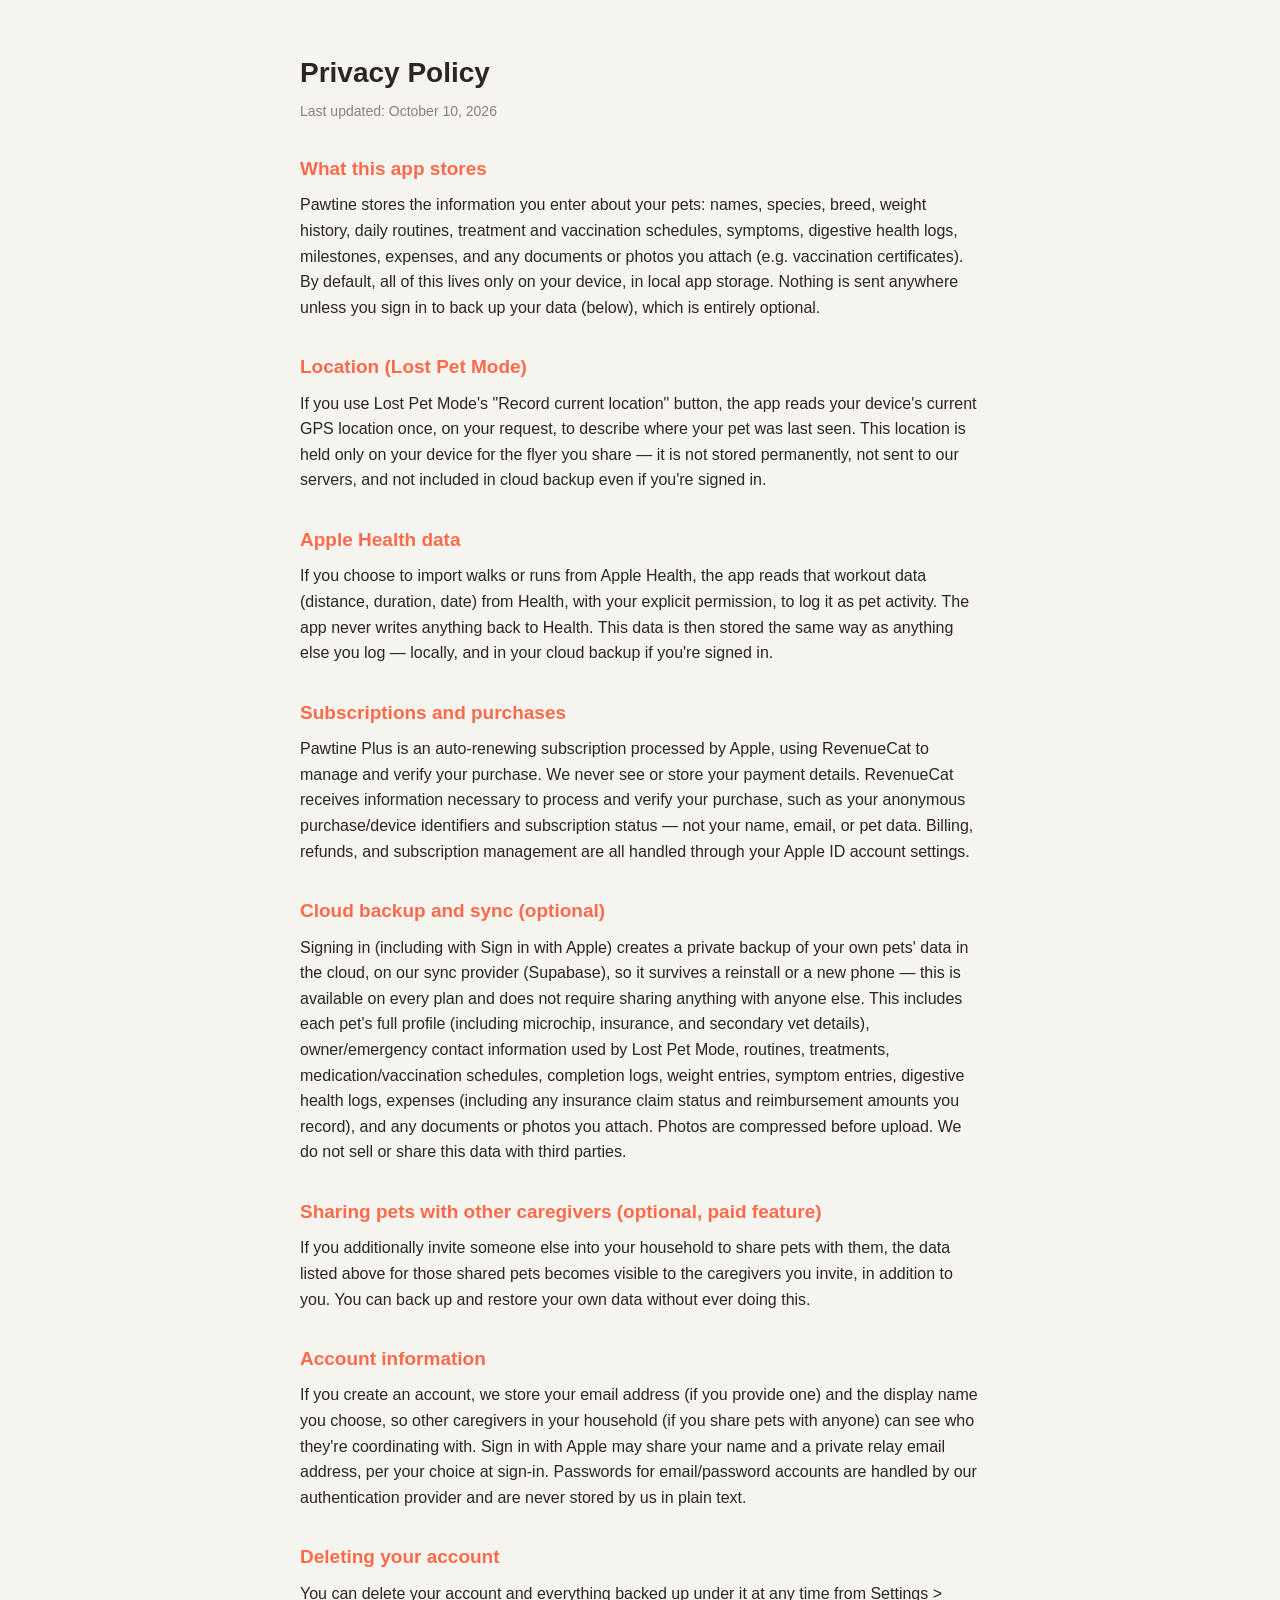
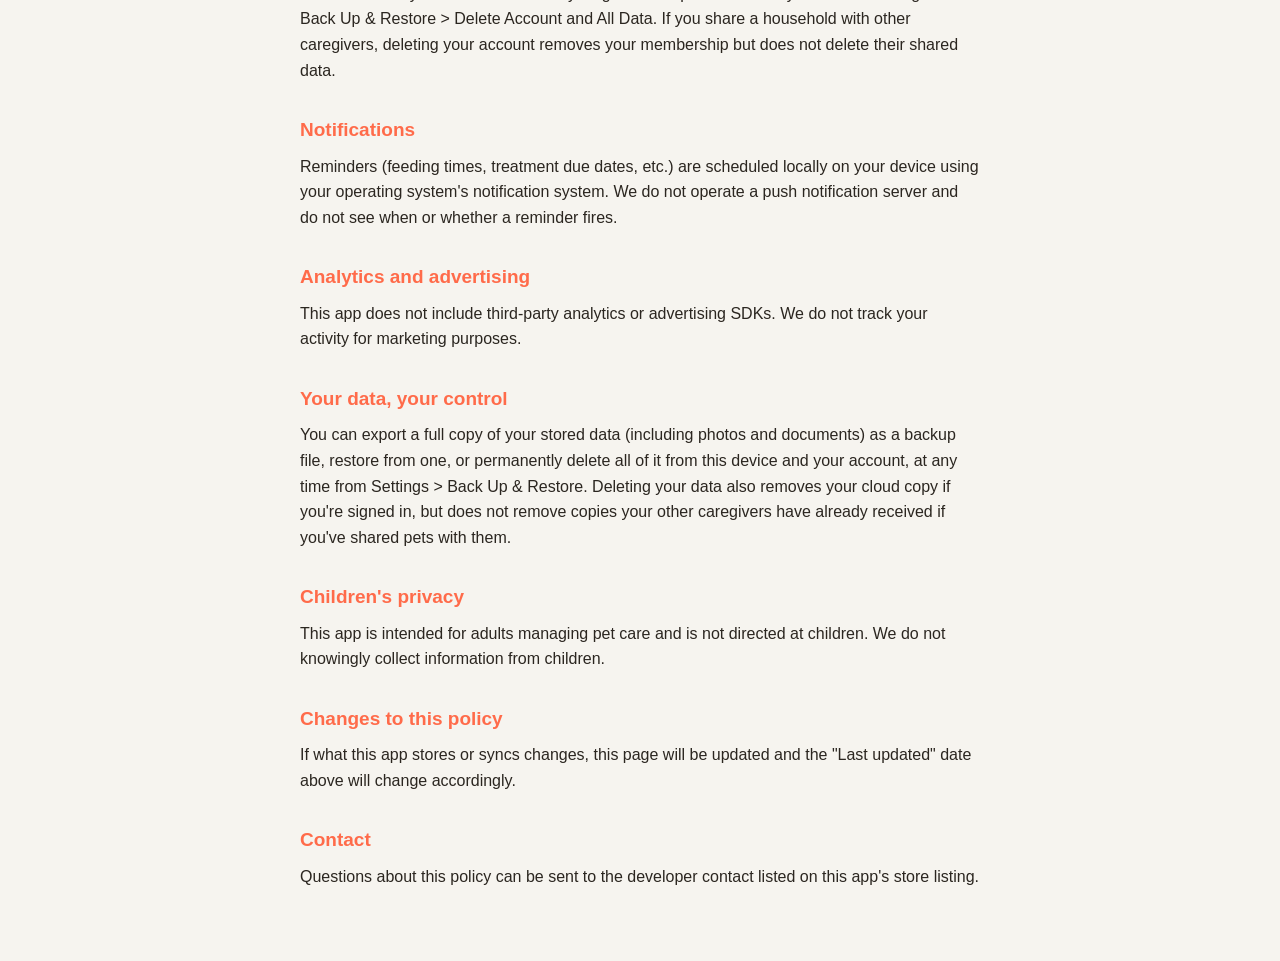
==== privacy-policy.html @ 51b8afb8 "Host Pawtine's Privacy Policy and Terms of Use" ====
<!doctype html>
<html lang="en">
<head>
<meta charset="utf-8" />
<meta name="viewport" content="width=device-width, initial-scale=1" />
<title>Privacy Policy — Pawtine</title>
<style>
  :root { color-scheme: light dark; }
  body {
    font-family: -apple-system, BlinkMacSystemFont, "Segoe UI", Roboto, Helvetica, Arial, sans-serif;
    max-width: 680px;
    margin: 0 auto;
    padding: 32px 20px 64px;
    line-height: 1.6;
    color: #2B2620;
    background: #F6F4EF;
  }
  @media (prefers-color-scheme: dark) {
    body { color: #F2EFE9; background: #1A1714; }
    a { color: #FF8F72; }
  }
  h1 { font-size: 28px; margin-bottom: 4px; }
  .updated { color: #8A8178; font-size: 14px; margin-bottom: 32px; }
  h2 { font-size: 19px; margin-top: 32px; margin-bottom: 8px; color: #FF6B4A; }
  p { margin: 0 0 8px; }
  a { color: #FF6B4A; }
</style>
</head>
<body>
  <h1>Privacy Policy</h1>
  <p class="updated">Last updated: October 10, 2026</p>

  <h2>What this app stores</h2>
  <p>Pawtine stores the information you enter about your pets: names, species, breed, weight history, daily routines, treatment and vaccination schedules, symptoms, digestive health logs, milestones, expenses, and any documents or photos you attach (e.g. vaccination certificates). By default, all of this lives only on your device, in local app storage. Nothing is sent anywhere unless you sign in to back up your data (below), which is entirely optional.</p>

  <h2>Location (Lost Pet Mode)</h2>
  <p>If you use Lost Pet Mode's "Record current location" button, the app reads your device's current GPS location once, on your request, to describe where your pet was last seen. This location is held only on your device for the flyer you share — it is not stored permanently, not sent to our servers, and not included in cloud backup even if you're signed in.</p>

  <h2>Apple Health data</h2>
  <p>If you choose to import walks or runs from Apple Health, the app reads that workout data (distance, duration, date) from Health, with your explicit permission, to log it as pet activity. The app never writes anything back to Health. This data is then stored the same way as anything else you log — locally, and in your cloud backup if you're signed in.</p>

  <h2>Subscriptions and purchases</h2>
  <p>Pawtine Plus is an auto-renewing subscription processed by Apple, using RevenueCat to manage and verify your purchase. We never see or store your payment details. RevenueCat receives information necessary to process and verify your purchase, such as your anonymous purchase/device identifiers and subscription status — not your name, email, or pet data. Billing, refunds, and subscription management are all handled through your Apple ID account settings.</p>

  <h2>Cloud backup and sync (optional)</h2>
  <p>Signing in (including with Sign in with Apple) creates a private backup of your own pets' data in the cloud, on our sync provider (Supabase), so it survives a reinstall or a new phone — this is available on every plan and does not require sharing anything with anyone else. This includes each pet's full profile (including microchip, insurance, and secondary vet details), owner/emergency contact information used by Lost Pet Mode, routines, treatments, medication/vaccination schedules, completion logs, weight entries, symptom entries, digestive health logs, expenses (including any insurance claim status and reimbursement amounts you record), and any documents or photos you attach. Photos are compressed before upload. We do not sell or share this data with third parties.</p>

  <h2>Sharing pets with other caregivers (optional, paid feature)</h2>
  <p>If you additionally invite someone else into your household to share pets with them, the data listed above for those shared pets becomes visible to the caregivers you invite, in addition to you. You can back up and restore your own data without ever doing this.</p>

  <h2>Account information</h2>
  <p>If you create an account, we store your email address (if you provide one) and the display name you choose, so other caregivers in your household (if you share pets with anyone) can see who they're coordinating with. Sign in with Apple may share your name and a private relay email address, per your choice at sign-in. Passwords for email/password accounts are handled by our authentication provider and are never stored by us in plain text.</p>

  <h2>Deleting your account</h2>
  <p>You can delete your account and everything backed up under it at any time from Settings &gt; Back Up &amp; Restore &gt; Delete Account and All Data. If you share a household with other caregivers, deleting your account removes your membership but does not delete their shared data.</p>

  <h2>Notifications</h2>
  <p>Reminders (feeding times, treatment due dates, etc.) are scheduled locally on your device using your operating system's notification system. We do not operate a push notification server and do not see when or whether a reminder fires.</p>

  <h2>Analytics and advertising</h2>
  <p>This app does not include third-party analytics or advertising SDKs. We do not track your activity for marketing purposes.</p>

  <h2>Your data, your control</h2>
  <p>You can export a full copy of your stored data (including photos and documents) as a backup file, restore from one, or permanently delete all of it from this device and your account, at any time from Settings &gt; Back Up &amp; Restore. Deleting your data also removes your cloud copy if you're signed in, but does not remove copies your other caregivers have already received if you've shared pets with them.</p>

  <h2>Children's privacy</h2>
  <p>This app is intended for adults managing pet care and is not directed at children. We do not knowingly collect information from children.</p>

  <h2>Changes to this policy</h2>
  <p>If what this app stores or syncs changes, this page will be updated and the "Last updated" date above will change accordingly.</p>

  <h2>Contact</h2>
  <p>Questions about this policy can be sent to the developer contact listed on this app's store listing.</p>
</body>
</html>
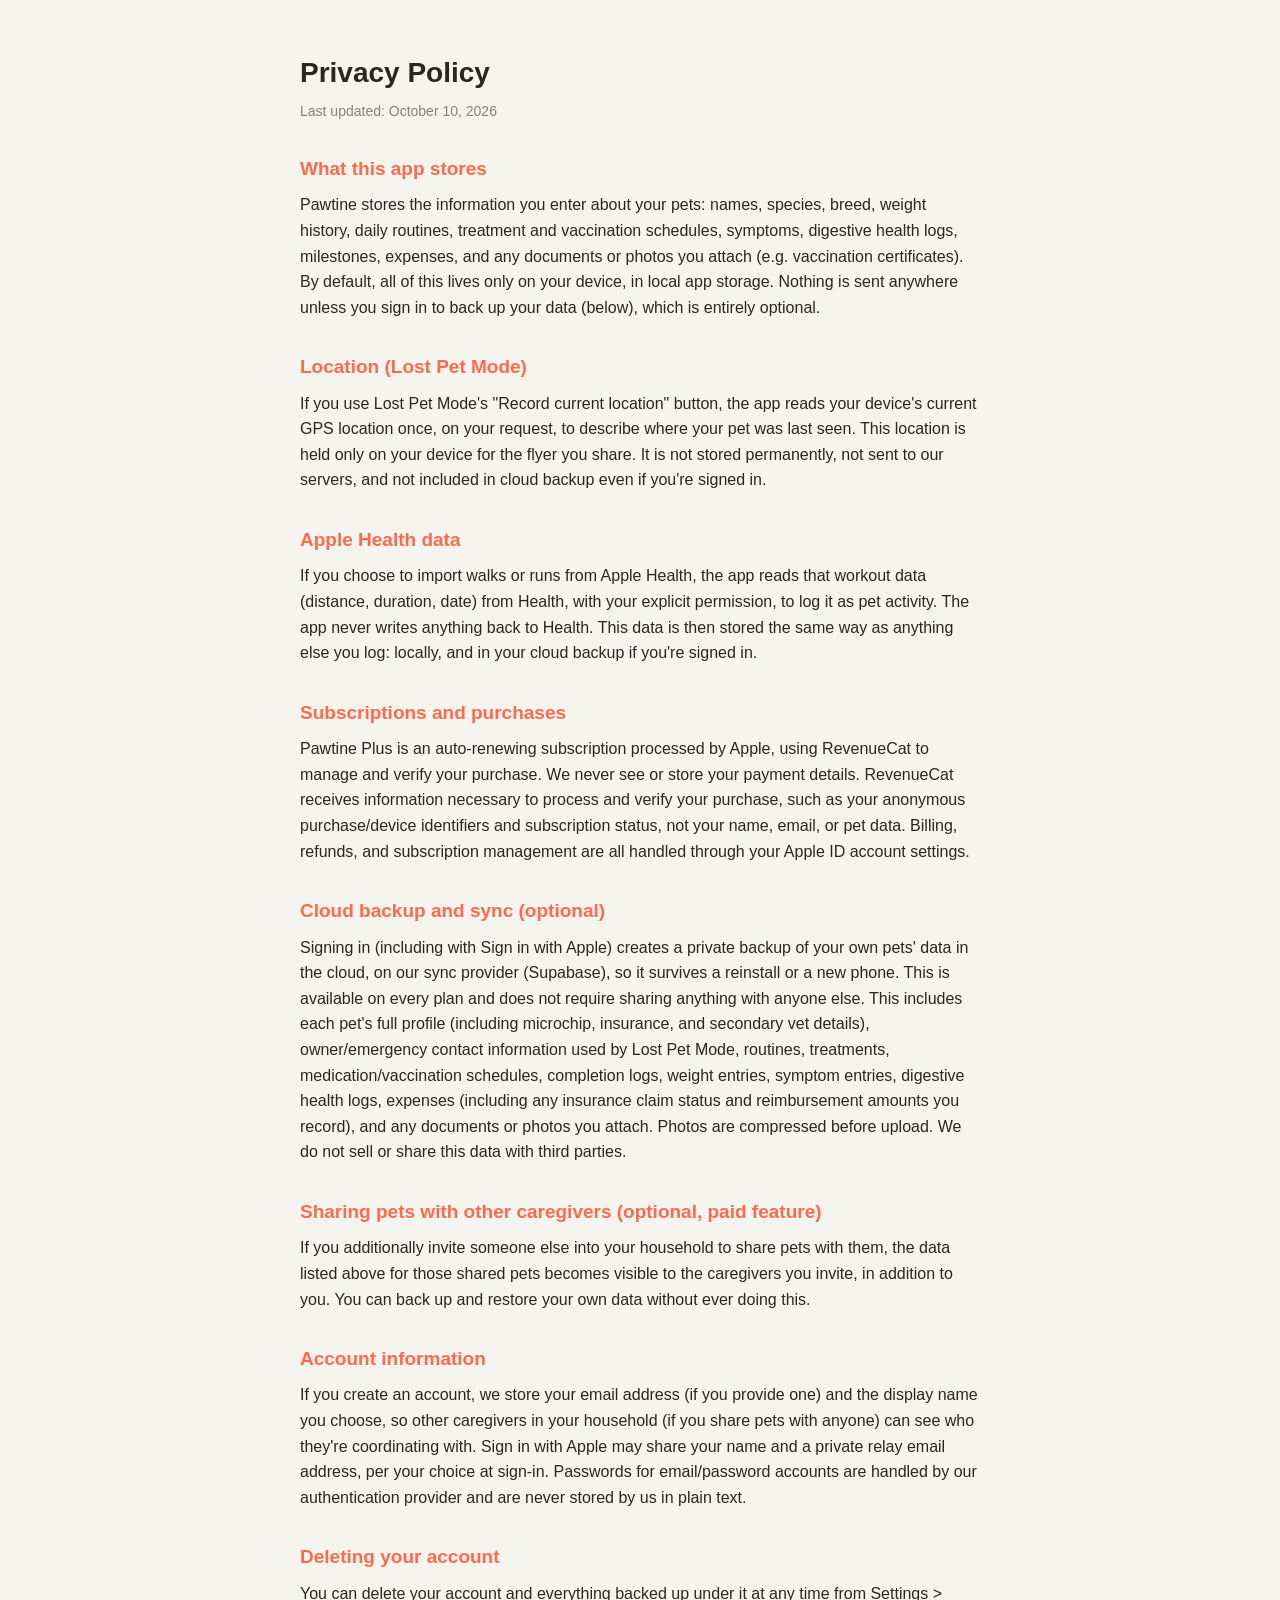
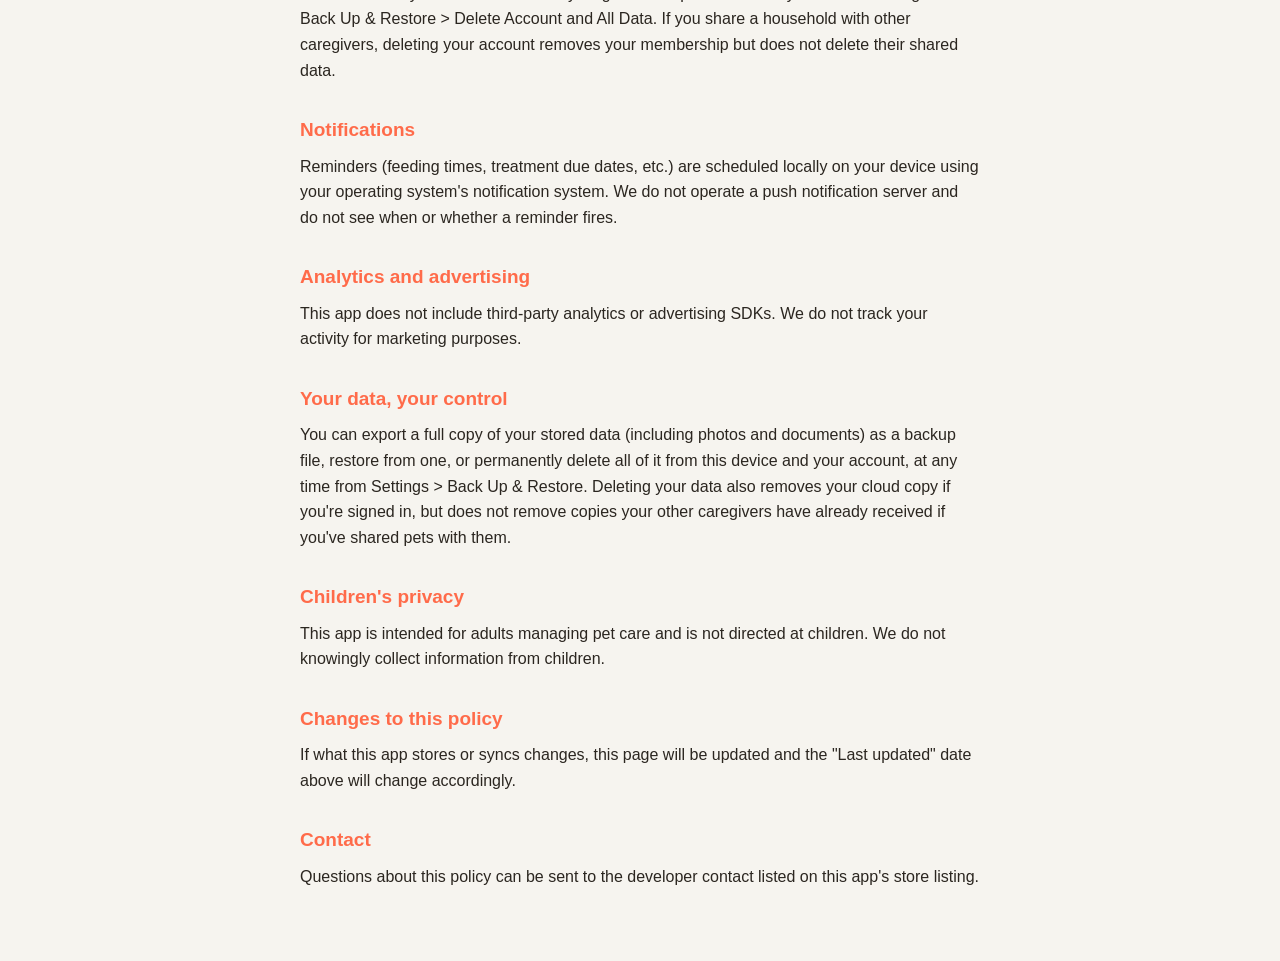
==== commit 816f80d2: "Add Support page, clean up em dashes to match the in-app text" ====
--- a/privacy-policy.html
+++ b/privacy-policy.html
@@ -3,7 +3,7 @@
 <head>
 <meta charset="utf-8" />
 <meta name="viewport" content="width=device-width, initial-scale=1" />
-<title>Privacy Policy — Pawtine</title>
+<title>Pawtine Privacy Policy</title>
 <style>
   :root { color-scheme: light dark; }
   body {
@@ -34,16 +34,16 @@
   <p>Pawtine stores the information you enter about your pets: names, species, breed, weight history, daily routines, treatment and vaccination schedules, symptoms, digestive health logs, milestones, expenses, and any documents or photos you attach (e.g. vaccination certificates). By default, all of this lives only on your device, in local app storage. Nothing is sent anywhere unless you sign in to back up your data (below), which is entirely optional.</p>
 
   <h2>Location (Lost Pet Mode)</h2>
-  <p>If you use Lost Pet Mode's "Record current location" button, the app reads your device's current GPS location once, on your request, to describe where your pet was last seen. This location is held only on your device for the flyer you share — it is not stored permanently, not sent to our servers, and not included in cloud backup even if you're signed in.</p>
+  <p>If you use Lost Pet Mode's "Record current location" button, the app reads your device's current GPS location once, on your request, to describe where your pet was last seen. This location is held only on your device for the flyer you share. It is not stored permanently, not sent to our servers, and not included in cloud backup even if you're signed in.</p>
 
   <h2>Apple Health data</h2>
-  <p>If you choose to import walks or runs from Apple Health, the app reads that workout data (distance, duration, date) from Health, with your explicit permission, to log it as pet activity. The app never writes anything back to Health. This data is then stored the same way as anything else you log — locally, and in your cloud backup if you're signed in.</p>
+  <p>If you choose to import walks or runs from Apple Health, the app reads that workout data (distance, duration, date) from Health, with your explicit permission, to log it as pet activity. The app never writes anything back to Health. This data is then stored the same way as anything else you log: locally, and in your cloud backup if you're signed in.</p>
 
   <h2>Subscriptions and purchases</h2>
-  <p>Pawtine Plus is an auto-renewing subscription processed by Apple, using RevenueCat to manage and verify your purchase. We never see or store your payment details. RevenueCat receives information necessary to process and verify your purchase, such as your anonymous purchase/device identifiers and subscription status — not your name, email, or pet data. Billing, refunds, and subscription management are all handled through your Apple ID account settings.</p>
+  <p>Pawtine Plus is an auto-renewing subscription processed by Apple, using RevenueCat to manage and verify your purchase. We never see or store your payment details. RevenueCat receives information necessary to process and verify your purchase, such as your anonymous purchase/device identifiers and subscription status, not your name, email, or pet data. Billing, refunds, and subscription management are all handled through your Apple ID account settings.</p>
 
   <h2>Cloud backup and sync (optional)</h2>
-  <p>Signing in (including with Sign in with Apple) creates a private backup of your own pets' data in the cloud, on our sync provider (Supabase), so it survives a reinstall or a new phone — this is available on every plan and does not require sharing anything with anyone else. This includes each pet's full profile (including microchip, insurance, and secondary vet details), owner/emergency contact information used by Lost Pet Mode, routines, treatments, medication/vaccination schedules, completion logs, weight entries, symptom entries, digestive health logs, expenses (including any insurance claim status and reimbursement amounts you record), and any documents or photos you attach. Photos are compressed before upload. We do not sell or share this data with third parties.</p>
+  <p>Signing in (including with Sign in with Apple) creates a private backup of your own pets' data in the cloud, on our sync provider (Supabase), so it survives a reinstall or a new phone. This is available on every plan and does not require sharing anything with anyone else. This includes each pet's full profile (including microchip, insurance, and secondary vet details), owner/emergency contact information used by Lost Pet Mode, routines, treatments, medication/vaccination schedules, completion logs, weight entries, symptom entries, digestive health logs, expenses (including any insurance claim status and reimbursement amounts you record), and any documents or photos you attach. Photos are compressed before upload. We do not sell or share this data with third parties.</p>
 
   <h2>Sharing pets with other caregivers (optional, paid feature)</h2>
   <p>If you additionally invite someone else into your household to share pets with them, the data listed above for those shared pets becomes visible to the caregivers you invite, in addition to you. You can back up and restore your own data without ever doing this.</p>
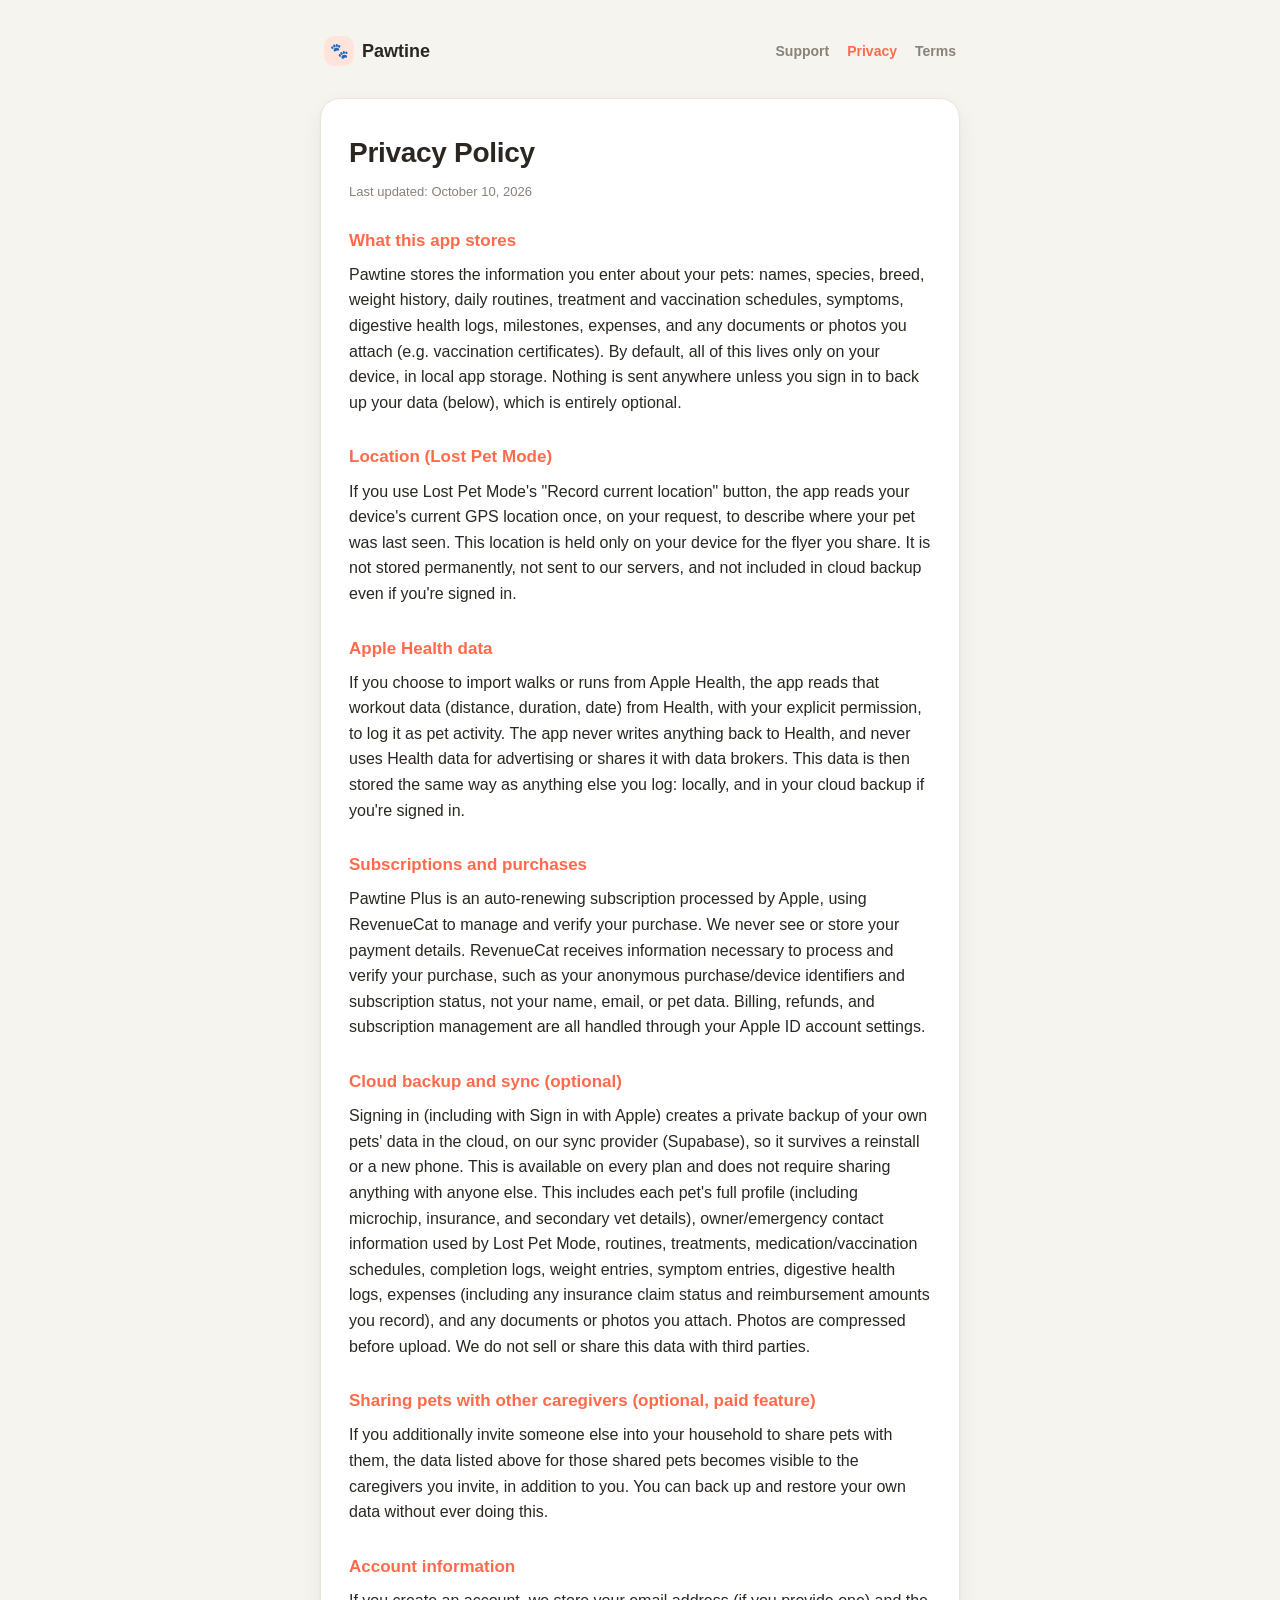
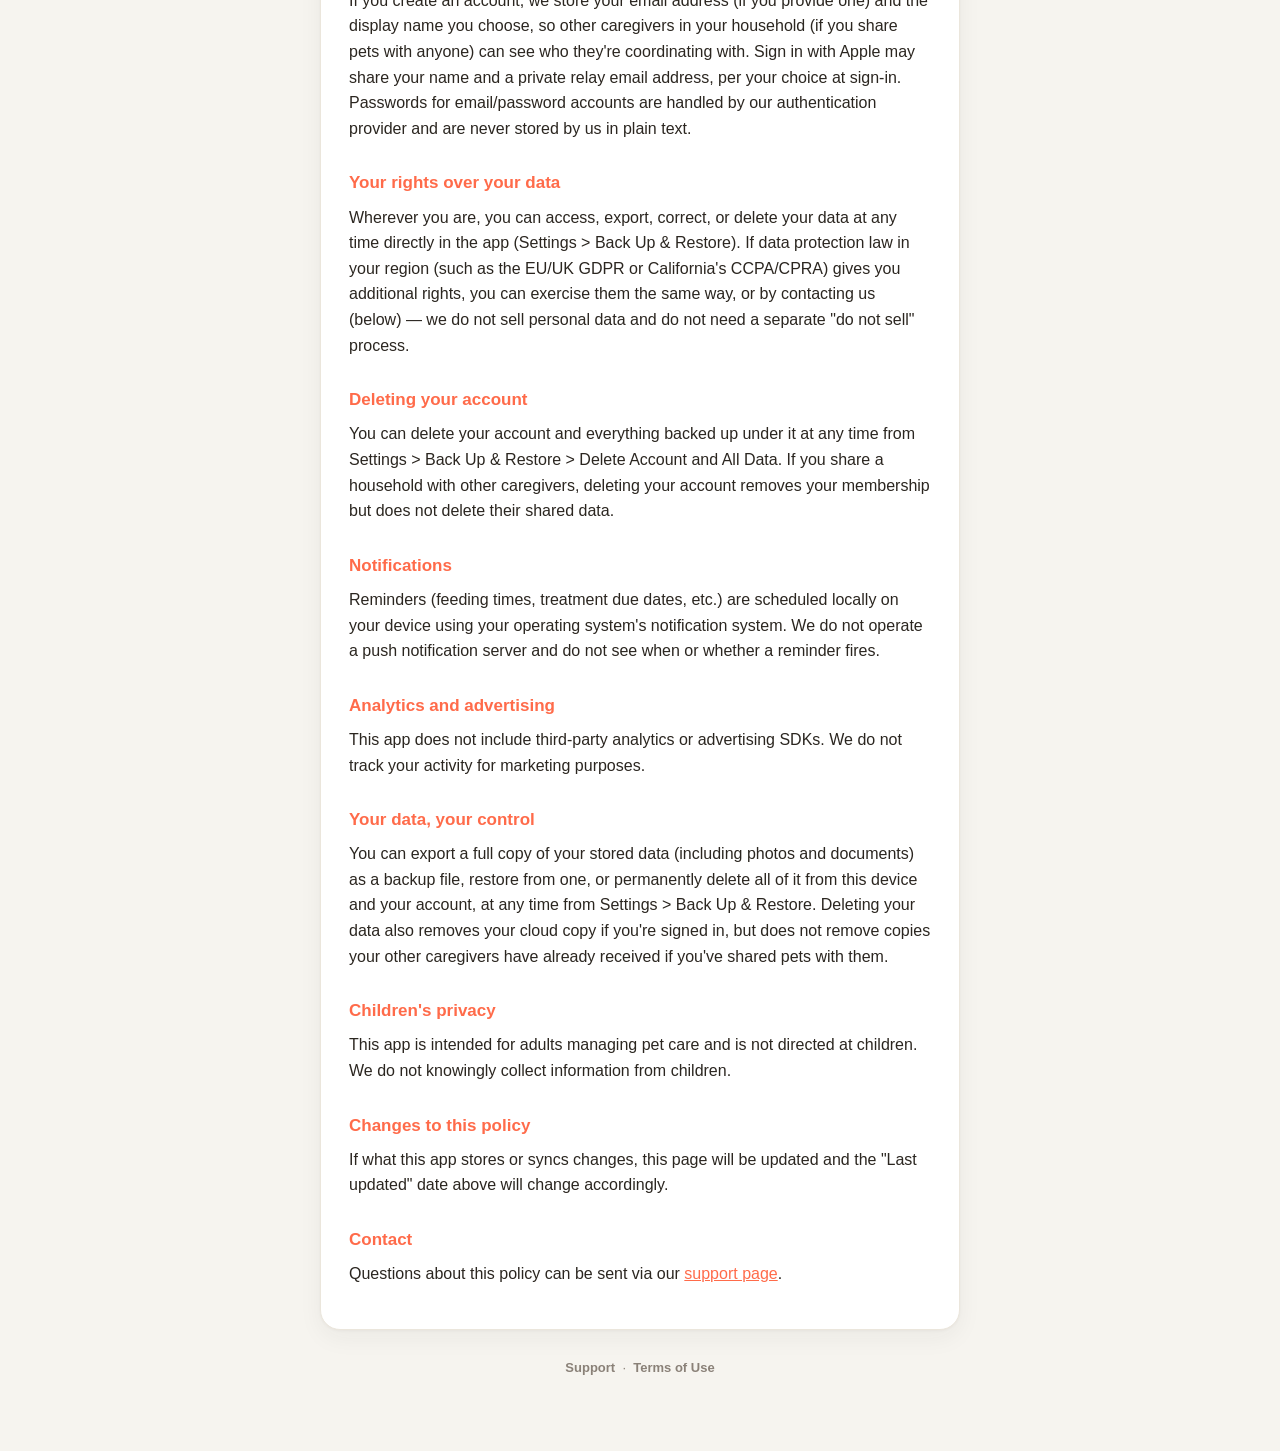
==== commit 0c669b40: "Modernize all pages, add a real contact form" ====
--- a/privacy-policy.html
+++ b/privacy-policy.html
@@ -4,72 +4,72 @@
 <meta charset="utf-8" />
 <meta name="viewport" content="width=device-width, initial-scale=1" />
 <title>Pawtine Privacy Policy</title>
-<style>
-  :root { color-scheme: light dark; }
-  body {
-    font-family: -apple-system, BlinkMacSystemFont, "Segoe UI", Roboto, Helvetica, Arial, sans-serif;
-    max-width: 680px;
-    margin: 0 auto;
-    padding: 32px 20px 64px;
-    line-height: 1.6;
-    color: #2B2620;
-    background: #F6F4EF;
-  }
-  @media (prefers-color-scheme: dark) {
-    body { color: #F2EFE9; background: #1A1714; }
-    a { color: #FF8F72; }
-  }
-  h1 { font-size: 28px; margin-bottom: 4px; }
-  .updated { color: #8A8178; font-size: 14px; margin-bottom: 32px; }
-  h2 { font-size: 19px; margin-top: 32px; margin-bottom: 8px; color: #FF6B4A; }
-  p { margin: 0 0 8px; }
-  a { color: #FF6B4A; }
-</style>
+<link rel="stylesheet" href="assets/style.css" />
 </head>
 <body>
-  <h1>Privacy Policy</h1>
-  <p class="updated">Last updated: October 10, 2026</p>
+  <div class="page">
+    <nav class="nav">
+      <a href="index.html" class="brand"><span class="brand-mark">🐾</span>Pawtine</a>
+      <div class="nav-links">
+        <a href="support.html">Support</a>
+        <a href="privacy-policy.html" class="active">Privacy</a>
+        <a href="terms.html">Terms</a>
+      </div>
+    </nav>
 
-  <h2>What this app stores</h2>
-  <p>Pawtine stores the information you enter about your pets: names, species, breed, weight history, daily routines, treatment and vaccination schedules, symptoms, digestive health logs, milestones, expenses, and any documents or photos you attach (e.g. vaccination certificates). By default, all of this lives only on your device, in local app storage. Nothing is sent anywhere unless you sign in to back up your data (below), which is entirely optional.</p>
+    <div class="card">
+      <h1>Privacy Policy</h1>
+      <p class="updated">Last updated: October 10, 2026</p>
 
-  <h2>Location (Lost Pet Mode)</h2>
-  <p>If you use Lost Pet Mode's "Record current location" button, the app reads your device's current GPS location once, on your request, to describe where your pet was last seen. This location is held only on your device for the flyer you share. It is not stored permanently, not sent to our servers, and not included in cloud backup even if you're signed in.</p>
+      <h2 style="margin-top: 0;">What this app stores</h2>
+      <p>Pawtine stores the information you enter about your pets: names, species, breed, weight history, daily routines, treatment and vaccination schedules, symptoms, digestive health logs, milestones, expenses, and any documents or photos you attach (e.g. vaccination certificates). By default, all of this lives only on your device, in local app storage. Nothing is sent anywhere unless you sign in to back up your data (below), which is entirely optional.</p>
 
-  <h2>Apple Health data</h2>
-  <p>If you choose to import walks or runs from Apple Health, the app reads that workout data (distance, duration, date) from Health, with your explicit permission, to log it as pet activity. The app never writes anything back to Health. This data is then stored the same way as anything else you log: locally, and in your cloud backup if you're signed in.</p>
+      <h2>Location (Lost Pet Mode)</h2>
+      <p>If you use Lost Pet Mode's "Record current location" button, the app reads your device's current GPS location once, on your request, to describe where your pet was last seen. This location is held only on your device for the flyer you share. It is not stored permanently, not sent to our servers, and not included in cloud backup even if you're signed in.</p>
 
-  <h2>Subscriptions and purchases</h2>
-  <p>Pawtine Plus is an auto-renewing subscription processed by Apple, using RevenueCat to manage and verify your purchase. We never see or store your payment details. RevenueCat receives information necessary to process and verify your purchase, such as your anonymous purchase/device identifiers and subscription status, not your name, email, or pet data. Billing, refunds, and subscription management are all handled through your Apple ID account settings.</p>
+      <h2>Apple Health data</h2>
+      <p>If you choose to import walks or runs from Apple Health, the app reads that workout data (distance, duration, date) from Health, with your explicit permission, to log it as pet activity. The app never writes anything back to Health, and never uses Health data for advertising or shares it with data brokers. This data is then stored the same way as anything else you log: locally, and in your cloud backup if you're signed in.</p>
 
-  <h2>Cloud backup and sync (optional)</h2>
-  <p>Signing in (including with Sign in with Apple) creates a private backup of your own pets' data in the cloud, on our sync provider (Supabase), so it survives a reinstall or a new phone. This is available on every plan and does not require sharing anything with anyone else. This includes each pet's full profile (including microchip, insurance, and secondary vet details), owner/emergency contact information used by Lost Pet Mode, routines, treatments, medication/vaccination schedules, completion logs, weight entries, symptom entries, digestive health logs, expenses (including any insurance claim status and reimbursement amounts you record), and any documents or photos you attach. Photos are compressed before upload. We do not sell or share this data with third parties.</p>
+      <h2>Subscriptions and purchases</h2>
+      <p>Pawtine Plus is an auto-renewing subscription processed by Apple, using RevenueCat to manage and verify your purchase. We never see or store your payment details. RevenueCat receives information necessary to process and verify your purchase, such as your anonymous purchase/device identifiers and subscription status, not your name, email, or pet data. Billing, refunds, and subscription management are all handled through your Apple ID account settings.</p>
 
-  <h2>Sharing pets with other caregivers (optional, paid feature)</h2>
-  <p>If you additionally invite someone else into your household to share pets with them, the data listed above for those shared pets becomes visible to the caregivers you invite, in addition to you. You can back up and restore your own data without ever doing this.</p>
+      <h2>Cloud backup and sync (optional)</h2>
+      <p>Signing in (including with Sign in with Apple) creates a private backup of your own pets' data in the cloud, on our sync provider (Supabase), so it survives a reinstall or a new phone. This is available on every plan and does not require sharing anything with anyone else. This includes each pet's full profile (including microchip, insurance, and secondary vet details), owner/emergency contact information used by Lost Pet Mode, routines, treatments, medication/vaccination schedules, completion logs, weight entries, symptom entries, digestive health logs, expenses (including any insurance claim status and reimbursement amounts you record), and any documents or photos you attach. Photos are compressed before upload. We do not sell or share this data with third parties.</p>
 
-  <h2>Account information</h2>
-  <p>If you create an account, we store your email address (if you provide one) and the display name you choose, so other caregivers in your household (if you share pets with anyone) can see who they're coordinating with. Sign in with Apple may share your name and a private relay email address, per your choice at sign-in. Passwords for email/password accounts are handled by our authentication provider and are never stored by us in plain text.</p>
+      <h2>Sharing pets with other caregivers (optional, paid feature)</h2>
+      <p>If you additionally invite someone else into your household to share pets with them, the data listed above for those shared pets becomes visible to the caregivers you invite, in addition to you. You can back up and restore your own data without ever doing this.</p>
 
-  <h2>Deleting your account</h2>
-  <p>You can delete your account and everything backed up under it at any time from Settings &gt; Back Up &amp; Restore &gt; Delete Account and All Data. If you share a household with other caregivers, deleting your account removes your membership but does not delete their shared data.</p>
+      <h2>Account information</h2>
+      <p>If you create an account, we store your email address (if you provide one) and the display name you choose, so other caregivers in your household (if you share pets with anyone) can see who they're coordinating with. Sign in with Apple may share your name and a private relay email address, per your choice at sign-in. Passwords for email/password accounts are handled by our authentication provider and are never stored by us in plain text.</p>
 
-  <h2>Notifications</h2>
-  <p>Reminders (feeding times, treatment due dates, etc.) are scheduled locally on your device using your operating system's notification system. We do not operate a push notification server and do not see when or whether a reminder fires.</p>
+      <h2>Your rights over your data</h2>
+      <p>Wherever you are, you can access, export, correct, or delete your data at any time directly in the app (Settings &gt; Back Up &amp; Restore). If data protection law in your region (such as the EU/UK GDPR or California's CCPA/CPRA) gives you additional rights, you can exercise them the same way, or by contacting us (below) — we do not sell personal data and do not need a separate "do not sell" process.</p>
 
-  <h2>Analytics and advertising</h2>
-  <p>This app does not include third-party analytics or advertising SDKs. We do not track your activity for marketing purposes.</p>
+      <h2>Deleting your account</h2>
+      <p>You can delete your account and everything backed up under it at any time from Settings &gt; Back Up &amp; Restore &gt; Delete Account and All Data. If you share a household with other caregivers, deleting your account removes your membership but does not delete their shared data.</p>
 
-  <h2>Your data, your control</h2>
-  <p>You can export a full copy of your stored data (including photos and documents) as a backup file, restore from one, or permanently delete all of it from this device and your account, at any time from Settings &gt; Back Up &amp; Restore. Deleting your data also removes your cloud copy if you're signed in, but does not remove copies your other caregivers have already received if you've shared pets with them.</p>
+      <h2>Notifications</h2>
+      <p>Reminders (feeding times, treatment due dates, etc.) are scheduled locally on your device using your operating system's notification system. We do not operate a push notification server and do not see when or whether a reminder fires.</p>
 
-  <h2>Children's privacy</h2>
-  <p>This app is intended for adults managing pet care and is not directed at children. We do not knowingly collect information from children.</p>
+      <h2>Analytics and advertising</h2>
+      <p>This app does not include third-party analytics or advertising SDKs. We do not track your activity for marketing purposes.</p>
 
-  <h2>Changes to this policy</h2>
-  <p>If what this app stores or syncs changes, this page will be updated and the "Last updated" date above will change accordingly.</p>
+      <h2>Your data, your control</h2>
+      <p>You can export a full copy of your stored data (including photos and documents) as a backup file, restore from one, or permanently delete all of it from this device and your account, at any time from Settings &gt; Back Up &amp; Restore. Deleting your data also removes your cloud copy if you're signed in, but does not remove copies your other caregivers have already received if you've shared pets with them.</p>
 
-  <h2>Contact</h2>
-  <p>Questions about this policy can be sent to the developer contact listed on this app's store listing.</p>
+      <h2>Children's privacy</h2>
+      <p>This app is intended for adults managing pet care and is not directed at children. We do not knowingly collect information from children.</p>
+
+      <h2>Changes to this policy</h2>
+      <p>If what this app stores or syncs changes, this page will be updated and the "Last updated" date above will change accordingly.</p>
+
+      <h2>Contact</h2>
+      <p>Questions about this policy can be sent via our <a href="support.html">support page</a>.</p>
+    </div>
+
+    <div class="footer-links">
+      <a href="support.html">Support</a> &nbsp;&middot;&nbsp; <a href="terms.html">Terms of Use</a>
+    </div>
+  </div>
 </body>
 </html>
--- a/assets/style.css
+++ b/assets/style.css
@@ -0,0 +1,174 @@
+:root {
+  --coral: #FF6B4A;
+  --coral-soft: #FFE4DB;
+  --ink: #2B2620;
+  --ink-muted: #8A8178;
+  --bg: #F6F4EF;
+  --card: #FFFFFF;
+  --border: #EBE6DC;
+  color-scheme: light dark;
+}
+
+@media (prefers-color-scheme: dark) {
+  :root {
+    --coral: #FF8F72;
+    --coral-soft: #3A2A24;
+    --ink: #F2EFE9;
+    --ink-muted: #A79E92;
+    --bg: #151310;
+    --card: #1E1B17;
+    --border: #322D27;
+  }
+}
+
+* { box-sizing: border-box; }
+
+body {
+  font-family: -apple-system, BlinkMacSystemFont, "Segoe UI", Roboto, Helvetica, Arial, sans-serif;
+  margin: 0;
+  background: var(--bg);
+  color: var(--ink);
+  line-height: 1.6;
+}
+
+.page {
+  max-width: 680px;
+  margin: 0 auto;
+  padding: 24px 20px 72px;
+}
+
+.nav {
+  display: flex;
+  align-items: center;
+  justify-content: space-between;
+  padding: 12px 4px 32px;
+}
+
+.brand {
+  display: flex;
+  align-items: center;
+  gap: 8px;
+  text-decoration: none;
+  color: var(--ink);
+  font-weight: 800;
+  font-size: 18px;
+}
+
+.brand-mark {
+  width: 30px;
+  height: 30px;
+  border-radius: 10px;
+  background: var(--coral-soft);
+  display: flex;
+  align-items: center;
+  justify-content: center;
+  font-size: 15px;
+}
+
+.nav-links { display: flex; gap: 18px; }
+
+.nav-links a {
+  color: var(--ink-muted);
+  text-decoration: none;
+  font-size: 14px;
+  font-weight: 600;
+}
+
+.nav-links a:hover, .nav-links a.active { color: var(--coral); }
+
+.card {
+  background: var(--card);
+  border: 1px solid var(--border);
+  border-radius: 20px;
+  padding: 32px 28px;
+  box-shadow: 0 1px 3px rgba(43, 38, 32, 0.04), 0 8px 24px rgba(43, 38, 32, 0.05);
+}
+
+h1 { font-size: 28px; margin: 0 0 6px; letter-spacing: -0.3px; }
+h2 { font-size: 17px; margin: 28px 0 8px; color: var(--coral); }
+p { margin: 0 0 10px; }
+
+.updated { color: var(--ink-muted); font-size: 13px; margin-bottom: 24px; }
+
+a { color: var(--coral); }
+
+.pill-link {
+  display: inline-flex;
+  align-items: center;
+  gap: 6px;
+  background: var(--coral-soft);
+  color: var(--coral);
+  text-decoration: none;
+  font-weight: 700;
+  font-size: 14px;
+  padding: 10px 16px;
+  border-radius: 999px;
+  margin-top: 8px;
+}
+
+.footer-links {
+  text-align: center;
+  margin-top: 28px;
+  font-size: 13px;
+  color: var(--ink-muted);
+}
+
+.footer-links a { color: var(--ink-muted); text-decoration: none; font-weight: 600; }
+.footer-links a:hover { color: var(--coral); }
+
+.field { margin-bottom: 18px; }
+
+.field label {
+  display: block;
+  font-size: 13px;
+  font-weight: 700;
+  color: var(--ink-muted);
+  margin-bottom: 6px;
+}
+
+.field input, .field textarea {
+  width: 100%;
+  font-family: inherit;
+  font-size: 15px;
+  color: var(--ink);
+  background: var(--bg);
+  border: 1.5px solid var(--border);
+  border-radius: 12px;
+  padding: 12px 14px;
+}
+
+.field textarea { resize: vertical; min-height: 110px; }
+.field input:focus, .field textarea:focus { outline: none; border-color: var(--coral); }
+
+.submit-btn {
+  width: 100%;
+  background: var(--coral);
+  color: #fff;
+  border: none;
+  font-size: 16px;
+  font-weight: 700;
+  padding: 14px;
+  border-radius: 12px;
+  cursor: pointer;
+}
+
+.submit-btn:hover { opacity: 0.92; }
+
+.faq-item {
+  padding: 14px 0;
+  border-top: 1px solid var(--border);
+}
+.faq-item:first-child { border-top: none; padding-top: 0; }
+.faq-q { font-weight: 700; margin-bottom: 4px; }
+.faq-a { color: var(--ink-muted); margin: 0; }
+
+.form-status {
+  display: none;
+  border-radius: 12px;
+  padding: 14px;
+  font-weight: 600;
+  font-size: 14px;
+  margin-bottom: 18px;
+}
+.form-status.success { background: #E4F6EC; color: #1C7A47; }
+.form-status.error { background: #FCE6E2; color: #B8402A; }
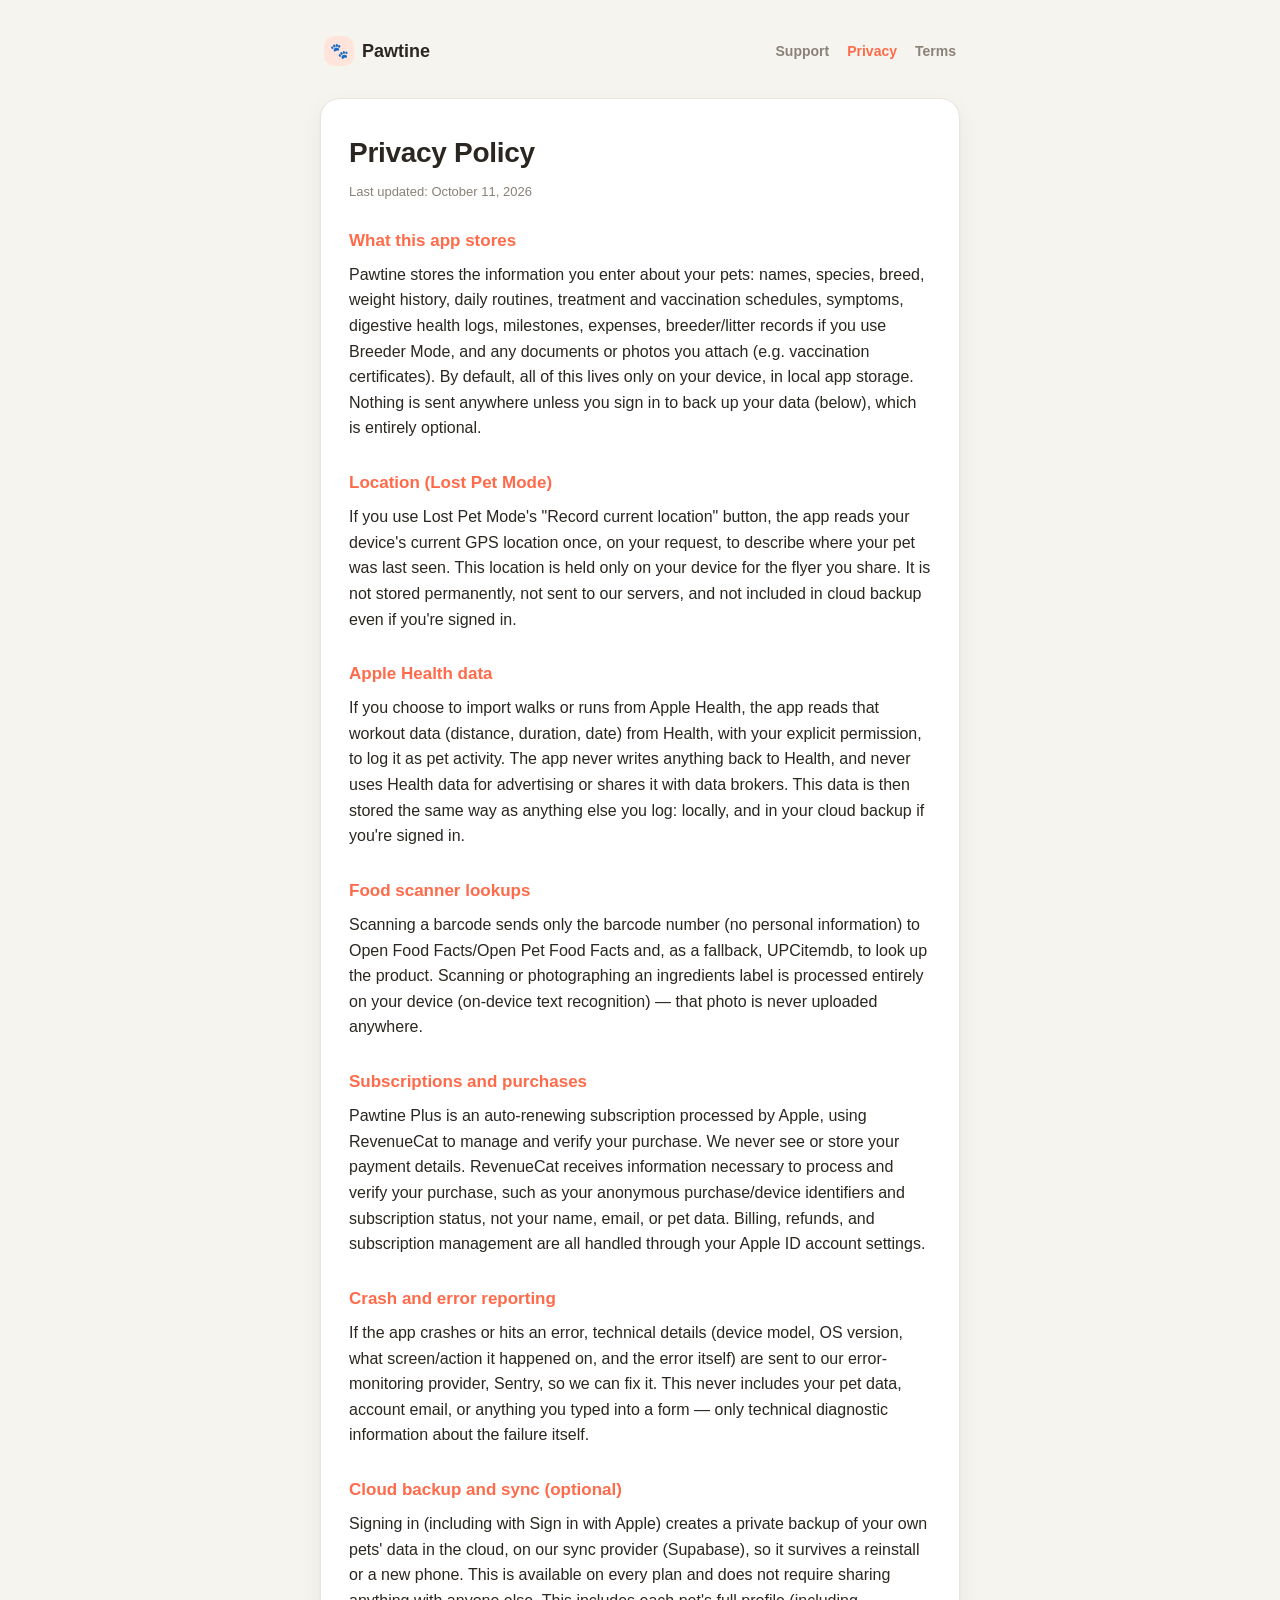
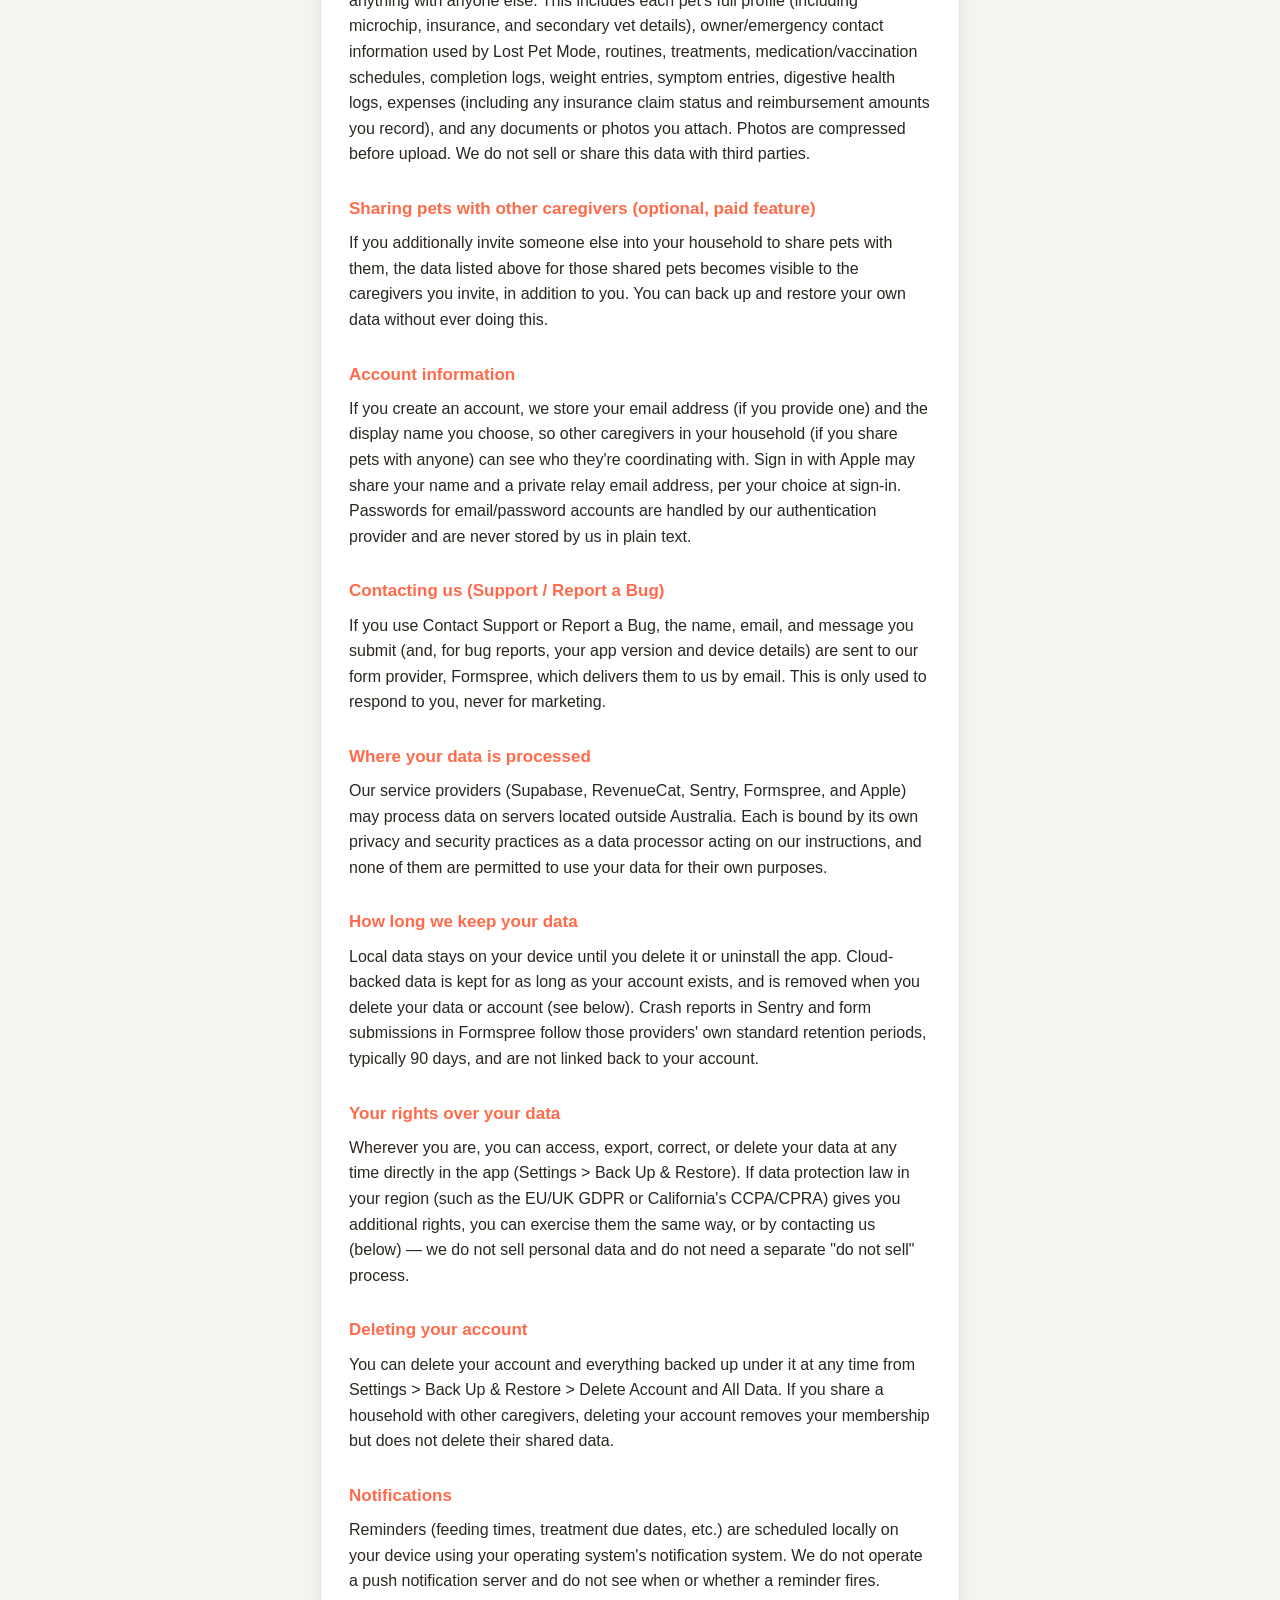
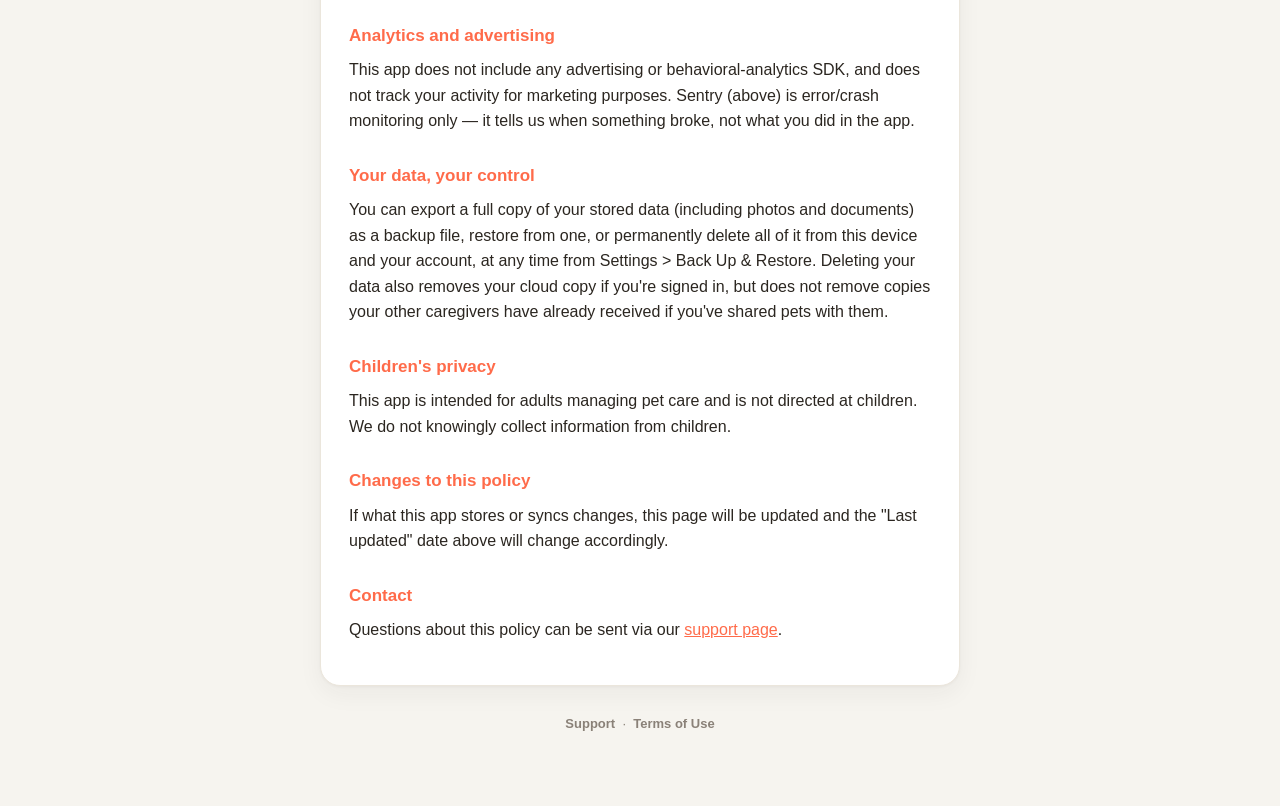
==== commit f024cac2: "Expand legal disclosures (Sentry, Formspree, Food Scanner liability, etc.)" ====
--- a/privacy-policy.html
+++ b/privacy-policy.html
@@ -19,10 +19,10 @@
 
     <div class="card">
       <h1>Privacy Policy</h1>
-      <p class="updated">Last updated: October 10, 2026</p>
+      <p class="updated">Last updated: October 11, 2026</p>
 
       <h2 style="margin-top: 0;">What this app stores</h2>
-      <p>Pawtine stores the information you enter about your pets: names, species, breed, weight history, daily routines, treatment and vaccination schedules, symptoms, digestive health logs, milestones, expenses, and any documents or photos you attach (e.g. vaccination certificates). By default, all of this lives only on your device, in local app storage. Nothing is sent anywhere unless you sign in to back up your data (below), which is entirely optional.</p>
+      <p>Pawtine stores the information you enter about your pets: names, species, breed, weight history, daily routines, treatment and vaccination schedules, symptoms, digestive health logs, milestones, expenses, breeder/litter records if you use Breeder Mode, and any documents or photos you attach (e.g. vaccination certificates). By default, all of this lives only on your device, in local app storage. Nothing is sent anywhere unless you sign in to back up your data (below), which is entirely optional.</p>
 
       <h2>Location (Lost Pet Mode)</h2>
       <p>If you use Lost Pet Mode's "Record current location" button, the app reads your device's current GPS location once, on your request, to describe where your pet was last seen. This location is held only on your device for the flyer you share. It is not stored permanently, not sent to our servers, and not included in cloud backup even if you're signed in.</p>
@@ -30,8 +30,14 @@
       <h2>Apple Health data</h2>
       <p>If you choose to import walks or runs from Apple Health, the app reads that workout data (distance, duration, date) from Health, with your explicit permission, to log it as pet activity. The app never writes anything back to Health, and never uses Health data for advertising or shares it with data brokers. This data is then stored the same way as anything else you log: locally, and in your cloud backup if you're signed in.</p>
 
+      <h2>Food scanner lookups</h2>
+      <p>Scanning a barcode sends only the barcode number (no personal information) to Open Food Facts/Open Pet Food Facts and, as a fallback, UPCitemdb, to look up the product. Scanning or photographing an ingredients label is processed entirely on your device (on-device text recognition) — that photo is never uploaded anywhere.</p>
+
       <h2>Subscriptions and purchases</h2>
       <p>Pawtine Plus is an auto-renewing subscription processed by Apple, using RevenueCat to manage and verify your purchase. We never see or store your payment details. RevenueCat receives information necessary to process and verify your purchase, such as your anonymous purchase/device identifiers and subscription status, not your name, email, or pet data. Billing, refunds, and subscription management are all handled through your Apple ID account settings.</p>
+
+      <h2>Crash and error reporting</h2>
+      <p>If the app crashes or hits an error, technical details (device model, OS version, what screen/action it happened on, and the error itself) are sent to our error-monitoring provider, Sentry, so we can fix it. This never includes your pet data, account email, or anything you typed into a form — only technical diagnostic information about the failure itself.</p>
 
       <h2>Cloud backup and sync (optional)</h2>
       <p>Signing in (including with Sign in with Apple) creates a private backup of your own pets' data in the cloud, on our sync provider (Supabase), so it survives a reinstall or a new phone. This is available on every plan and does not require sharing anything with anyone else. This includes each pet's full profile (including microchip, insurance, and secondary vet details), owner/emergency contact information used by Lost Pet Mode, routines, treatments, medication/vaccination schedules, completion logs, weight entries, symptom entries, digestive health logs, expenses (including any insurance claim status and reimbursement amounts you record), and any documents or photos you attach. Photos are compressed before upload. We do not sell or share this data with third parties.</p>
@@ -41,6 +47,15 @@
 
       <h2>Account information</h2>
       <p>If you create an account, we store your email address (if you provide one) and the display name you choose, so other caregivers in your household (if you share pets with anyone) can see who they're coordinating with. Sign in with Apple may share your name and a private relay email address, per your choice at sign-in. Passwords for email/password accounts are handled by our authentication provider and are never stored by us in plain text.</p>
+
+      <h2>Contacting us (Support / Report a Bug)</h2>
+      <p>If you use Contact Support or Report a Bug, the name, email, and message you submit (and, for bug reports, your app version and device details) are sent to our form provider, Formspree, which delivers them to us by email. This is only used to respond to you, never for marketing.</p>
+
+      <h2>Where your data is processed</h2>
+      <p>Our service providers (Supabase, RevenueCat, Sentry, Formspree, and Apple) may process data on servers located outside Australia. Each is bound by its own privacy and security practices as a data processor acting on our instructions, and none of them are permitted to use your data for their own purposes.</p>
+
+      <h2>How long we keep your data</h2>
+      <p>Local data stays on your device until you delete it or uninstall the app. Cloud-backed data is kept for as long as your account exists, and is removed when you delete your data or account (see below). Crash reports in Sentry and form submissions in Formspree follow those providers' own standard retention periods, typically 90 days, and are not linked back to your account.</p>
 
       <h2>Your rights over your data</h2>
       <p>Wherever you are, you can access, export, correct, or delete your data at any time directly in the app (Settings &gt; Back Up &amp; Restore). If data protection law in your region (such as the EU/UK GDPR or California's CCPA/CPRA) gives you additional rights, you can exercise them the same way, or by contacting us (below) — we do not sell personal data and do not need a separate "do not sell" process.</p>
@@ -52,7 +67,7 @@
       <p>Reminders (feeding times, treatment due dates, etc.) are scheduled locally on your device using your operating system's notification system. We do not operate a push notification server and do not see when or whether a reminder fires.</p>
 
       <h2>Analytics and advertising</h2>
-      <p>This app does not include third-party analytics or advertising SDKs. We do not track your activity for marketing purposes.</p>
+      <p>This app does not include any advertising or behavioral-analytics SDK, and does not track your activity for marketing purposes. Sentry (above) is error/crash monitoring only — it tells us when something broke, not what you did in the app.</p>
 
       <h2>Your data, your control</h2>
       <p>You can export a full copy of your stored data (including photos and documents) as a backup file, restore from one, or permanently delete all of it from this device and your account, at any time from Settings &gt; Back Up &amp; Restore. Deleting your data also removes your cloud copy if you're signed in, but does not remove copies your other caregivers have already received if you've shared pets with them.</p>
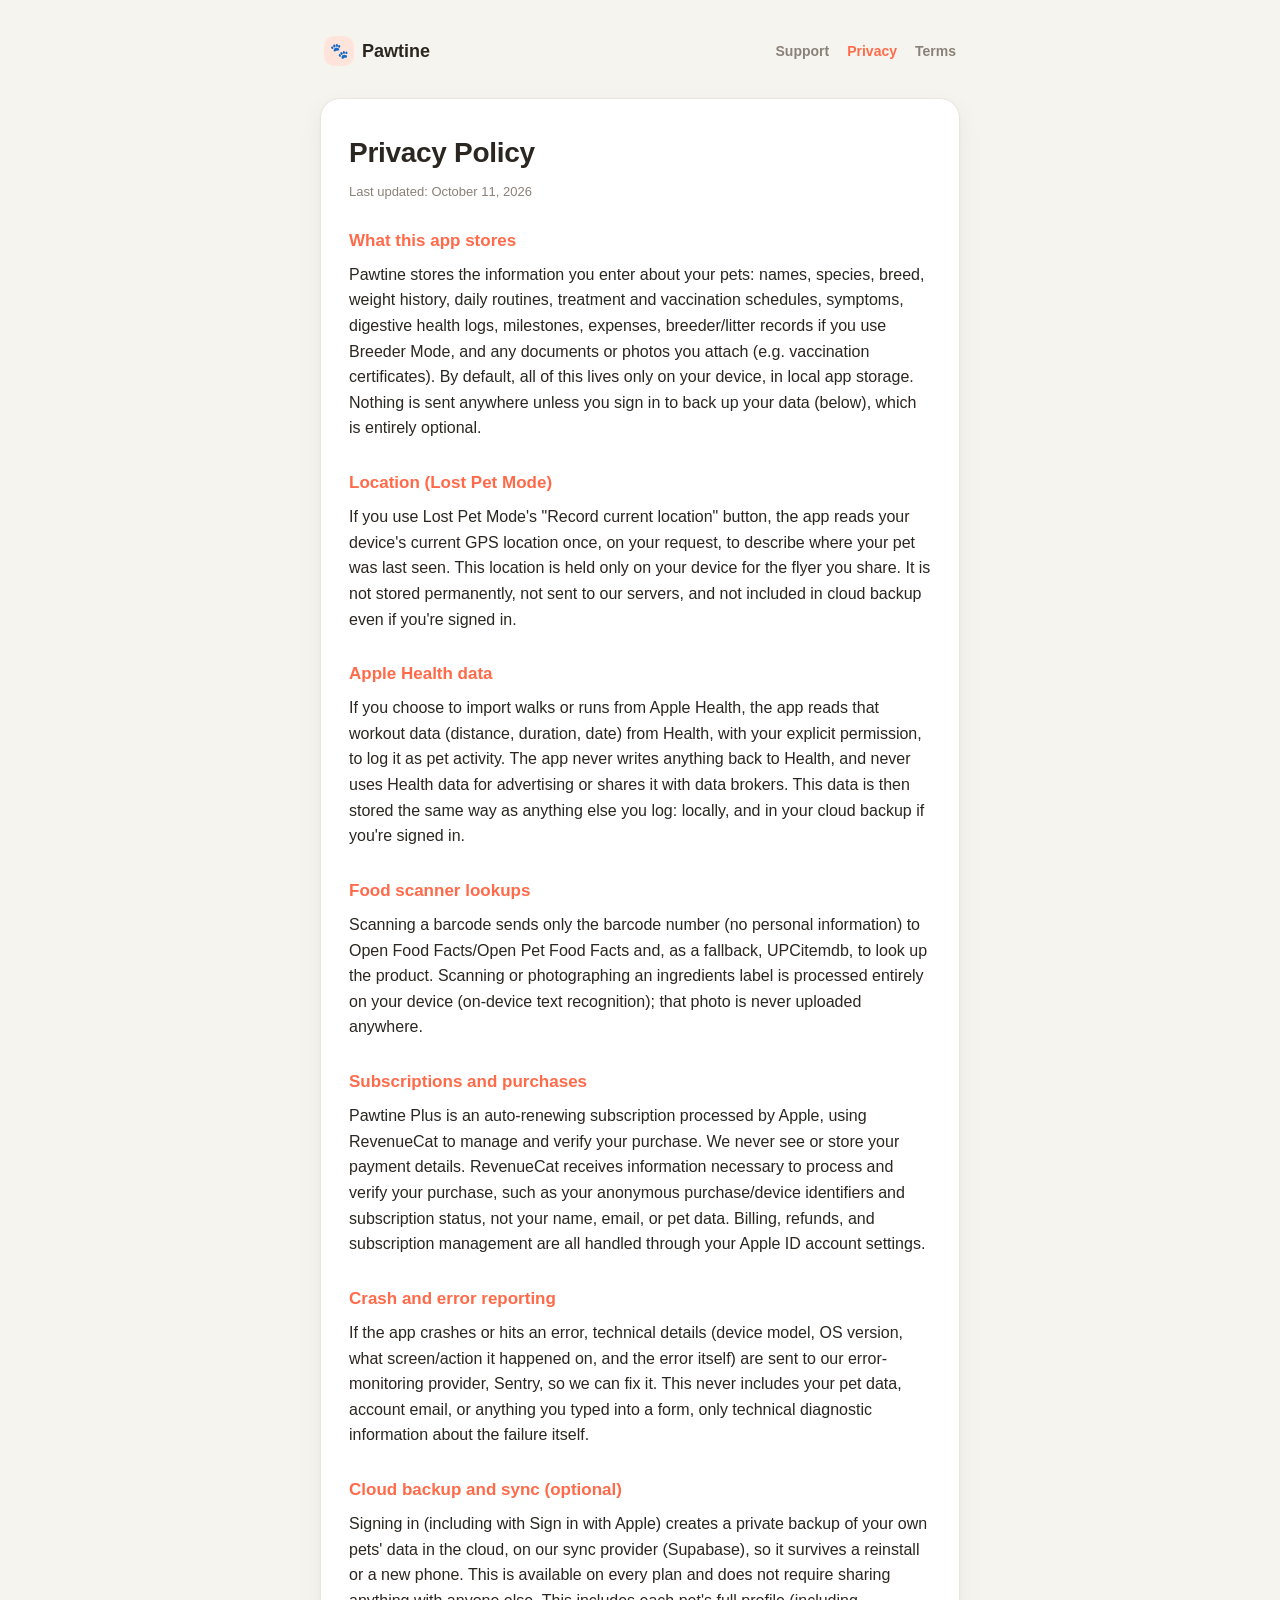
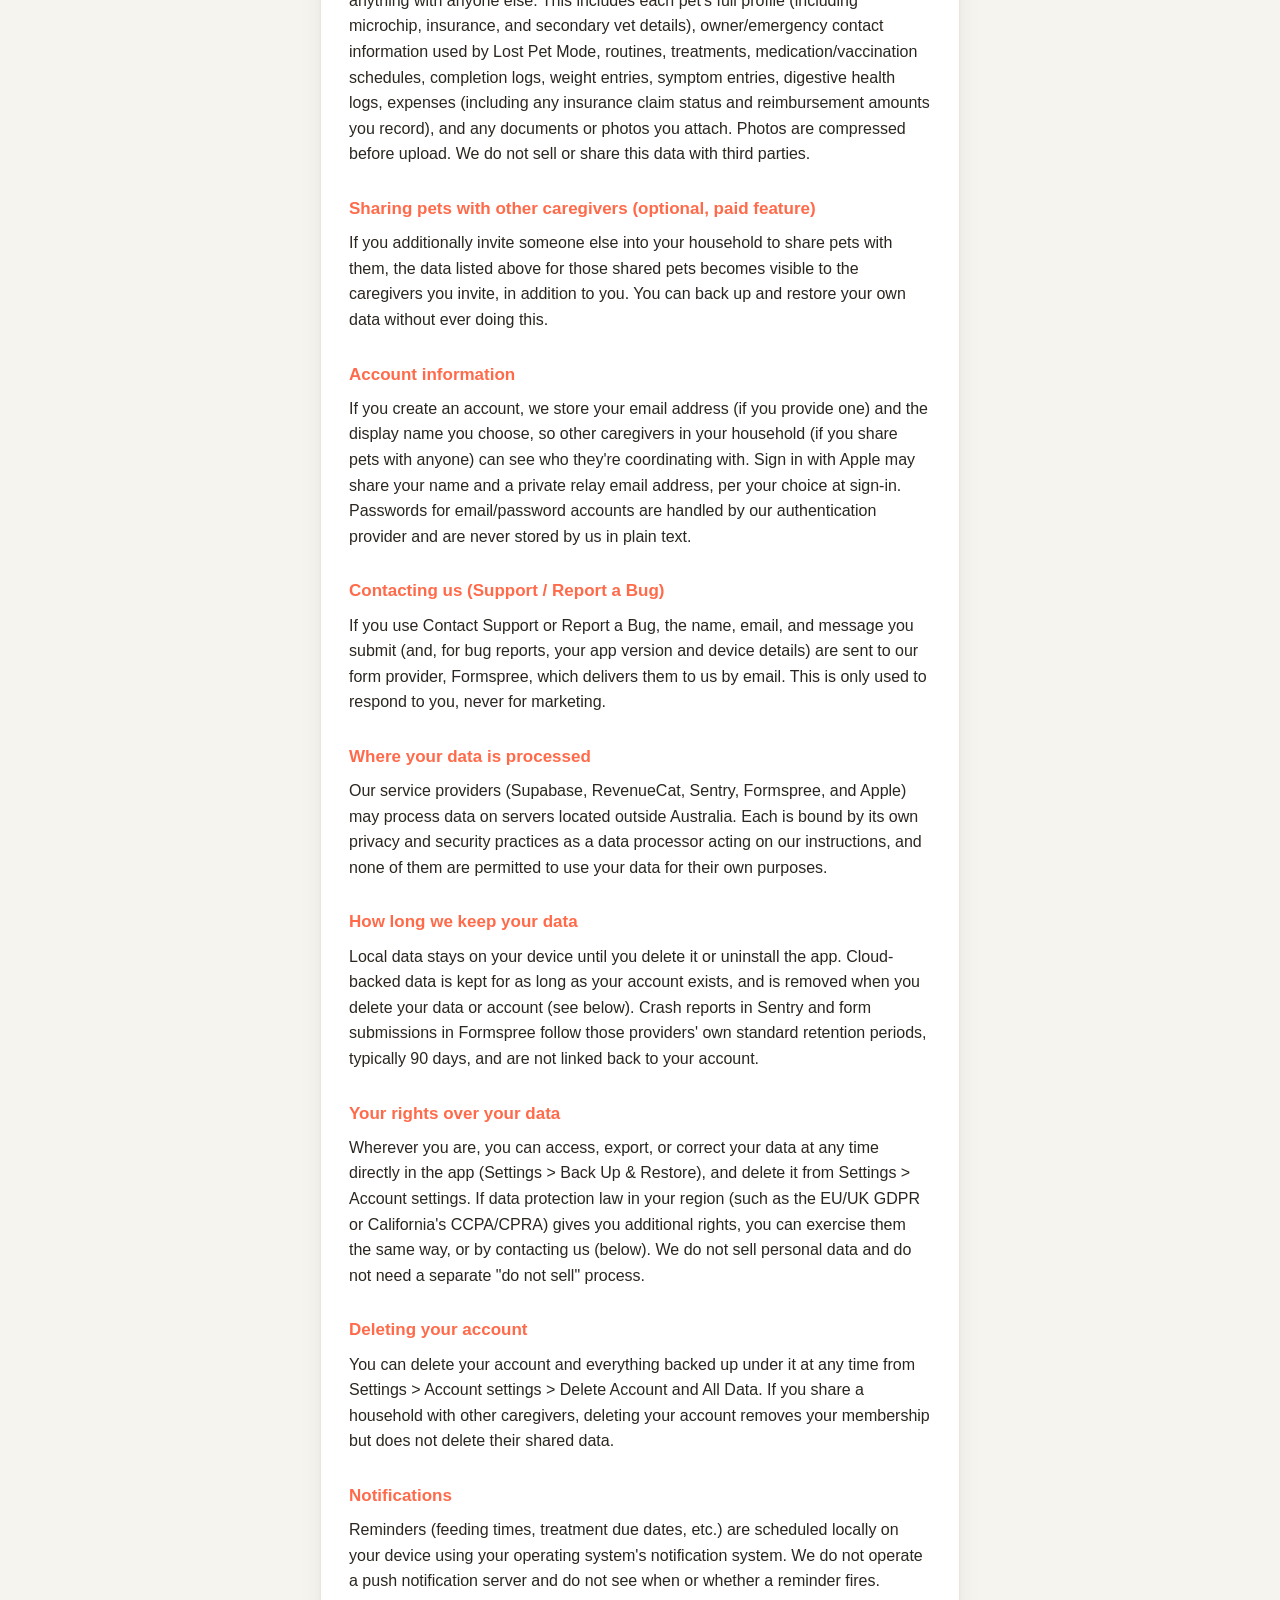
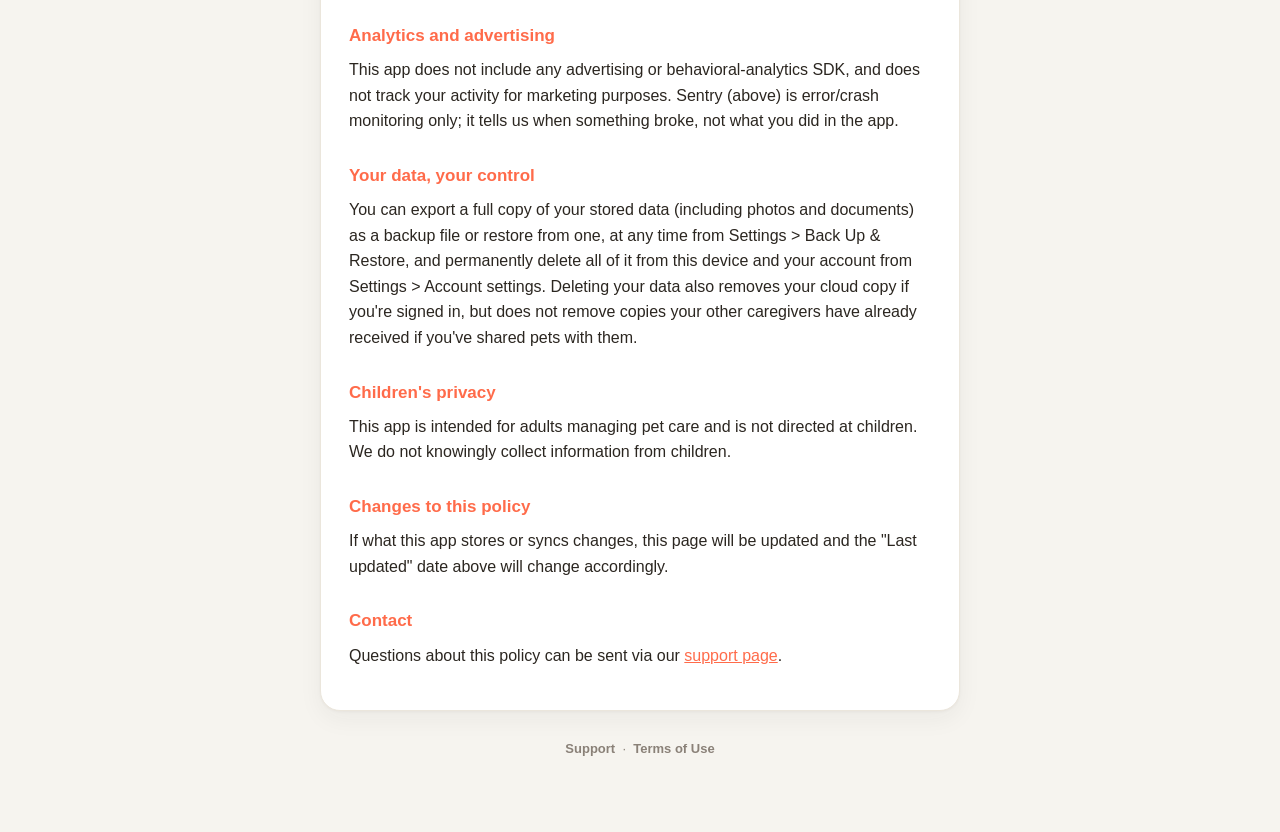
==== commit 15decdc3: "Sync em-dash cleanup and Settings path corrections with the in-app legal text Mirrors the latest edi" ====
--- a/privacy-policy.html
+++ b/privacy-policy.html
@@ -31,13 +31,13 @@
       <p>If you choose to import walks or runs from Apple Health, the app reads that workout data (distance, duration, date) from Health, with your explicit permission, to log it as pet activity. The app never writes anything back to Health, and never uses Health data for advertising or shares it with data brokers. This data is then stored the same way as anything else you log: locally, and in your cloud backup if you're signed in.</p>
 
       <h2>Food scanner lookups</h2>
-      <p>Scanning a barcode sends only the barcode number (no personal information) to Open Food Facts/Open Pet Food Facts and, as a fallback, UPCitemdb, to look up the product. Scanning or photographing an ingredients label is processed entirely on your device (on-device text recognition) — that photo is never uploaded anywhere.</p>
+      <p>Scanning a barcode sends only the barcode number (no personal information) to Open Food Facts/Open Pet Food Facts and, as a fallback, UPCitemdb, to look up the product. Scanning or photographing an ingredients label is processed entirely on your device (on-device text recognition); that photo is never uploaded anywhere.</p>
 
       <h2>Subscriptions and purchases</h2>
       <p>Pawtine Plus is an auto-renewing subscription processed by Apple, using RevenueCat to manage and verify your purchase. We never see or store your payment details. RevenueCat receives information necessary to process and verify your purchase, such as your anonymous purchase/device identifiers and subscription status, not your name, email, or pet data. Billing, refunds, and subscription management are all handled through your Apple ID account settings.</p>
 
       <h2>Crash and error reporting</h2>
-      <p>If the app crashes or hits an error, technical details (device model, OS version, what screen/action it happened on, and the error itself) are sent to our error-monitoring provider, Sentry, so we can fix it. This never includes your pet data, account email, or anything you typed into a form — only technical diagnostic information about the failure itself.</p>
+      <p>If the app crashes or hits an error, technical details (device model, OS version, what screen/action it happened on, and the error itself) are sent to our error-monitoring provider, Sentry, so we can fix it. This never includes your pet data, account email, or anything you typed into a form, only technical diagnostic information about the failure itself.</p>
 
       <h2>Cloud backup and sync (optional)</h2>
       <p>Signing in (including with Sign in with Apple) creates a private backup of your own pets' data in the cloud, on our sync provider (Supabase), so it survives a reinstall or a new phone. This is available on every plan and does not require sharing anything with anyone else. This includes each pet's full profile (including microchip, insurance, and secondary vet details), owner/emergency contact information used by Lost Pet Mode, routines, treatments, medication/vaccination schedules, completion logs, weight entries, symptom entries, digestive health logs, expenses (including any insurance claim status and reimbursement amounts you record), and any documents or photos you attach. Photos are compressed before upload. We do not sell or share this data with third parties.</p>
@@ -58,19 +58,19 @@
       <p>Local data stays on your device until you delete it or uninstall the app. Cloud-backed data is kept for as long as your account exists, and is removed when you delete your data or account (see below). Crash reports in Sentry and form submissions in Formspree follow those providers' own standard retention periods, typically 90 days, and are not linked back to your account.</p>
 
       <h2>Your rights over your data</h2>
-      <p>Wherever you are, you can access, export, correct, or delete your data at any time directly in the app (Settings &gt; Back Up &amp; Restore). If data protection law in your region (such as the EU/UK GDPR or California's CCPA/CPRA) gives you additional rights, you can exercise them the same way, or by contacting us (below) — we do not sell personal data and do not need a separate "do not sell" process.</p>
+      <p>Wherever you are, you can access, export, or correct your data at any time directly in the app (Settings &gt; Back Up &amp; Restore), and delete it from Settings &gt; Account settings. If data protection law in your region (such as the EU/UK GDPR or California's CCPA/CPRA) gives you additional rights, you can exercise them the same way, or by contacting us (below). We do not sell personal data and do not need a separate "do not sell" process.</p>
 
       <h2>Deleting your account</h2>
-      <p>You can delete your account and everything backed up under it at any time from Settings &gt; Back Up &amp; Restore &gt; Delete Account and All Data. If you share a household with other caregivers, deleting your account removes your membership but does not delete their shared data.</p>
+      <p>You can delete your account and everything backed up under it at any time from Settings &gt; Account settings &gt; Delete Account and All Data. If you share a household with other caregivers, deleting your account removes your membership but does not delete their shared data.</p>
 
       <h2>Notifications</h2>
       <p>Reminders (feeding times, treatment due dates, etc.) are scheduled locally on your device using your operating system's notification system. We do not operate a push notification server and do not see when or whether a reminder fires.</p>
 
       <h2>Analytics and advertising</h2>
-      <p>This app does not include any advertising or behavioral-analytics SDK, and does not track your activity for marketing purposes. Sentry (above) is error/crash monitoring only — it tells us when something broke, not what you did in the app.</p>
+      <p>This app does not include any advertising or behavioral-analytics SDK, and does not track your activity for marketing purposes. Sentry (above) is error/crash monitoring only; it tells us when something broke, not what you did in the app.</p>
 
       <h2>Your data, your control</h2>
-      <p>You can export a full copy of your stored data (including photos and documents) as a backup file, restore from one, or permanently delete all of it from this device and your account, at any time from Settings &gt; Back Up &amp; Restore. Deleting your data also removes your cloud copy if you're signed in, but does not remove copies your other caregivers have already received if you've shared pets with them.</p>
+      <p>You can export a full copy of your stored data (including photos and documents) as a backup file or restore from one, at any time from Settings &gt; Back Up &amp; Restore, and permanently delete all of it from this device and your account from Settings &gt; Account settings. Deleting your data also removes your cloud copy if you're signed in, but does not remove copies your other caregivers have already received if you've shared pets with them.</p>
 
       <h2>Children's privacy</h2>
       <p>This app is intended for adults managing pet care and is not directed at children. We do not knowingly collect information from children.</p>
